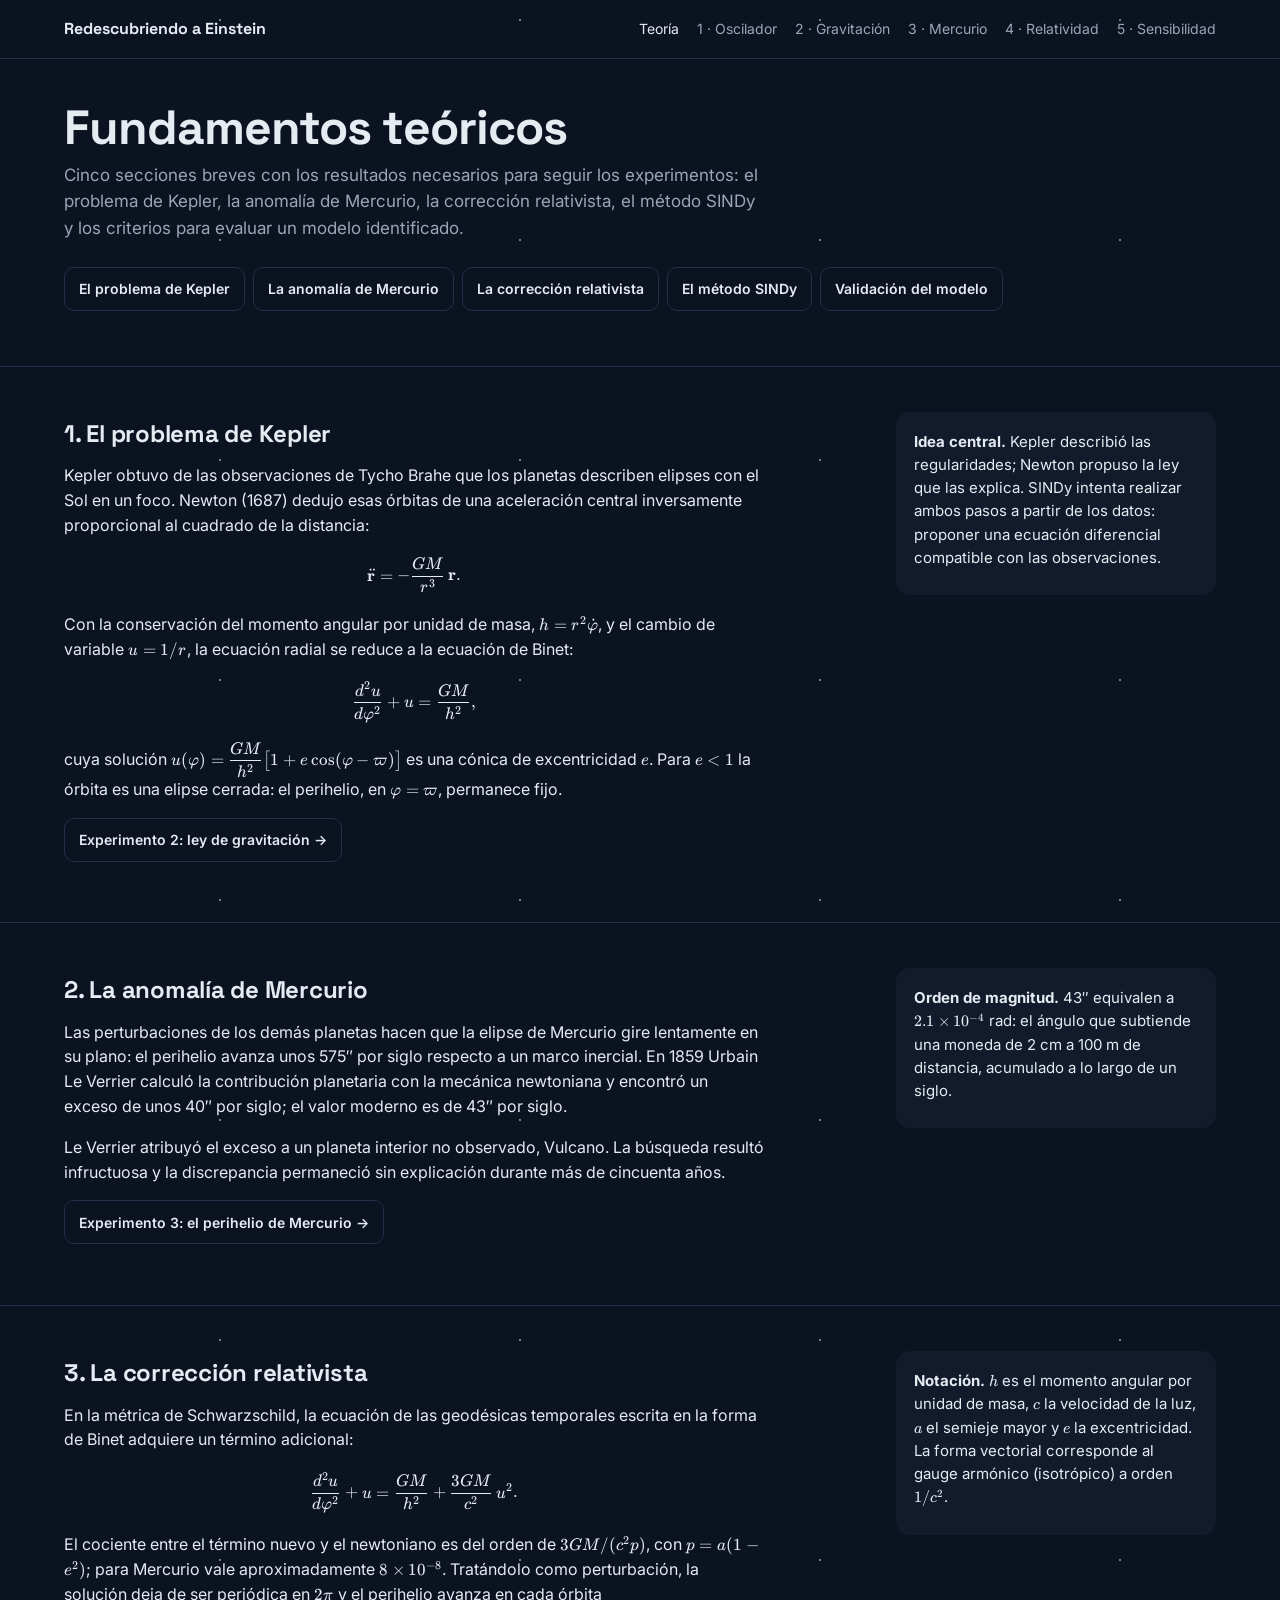
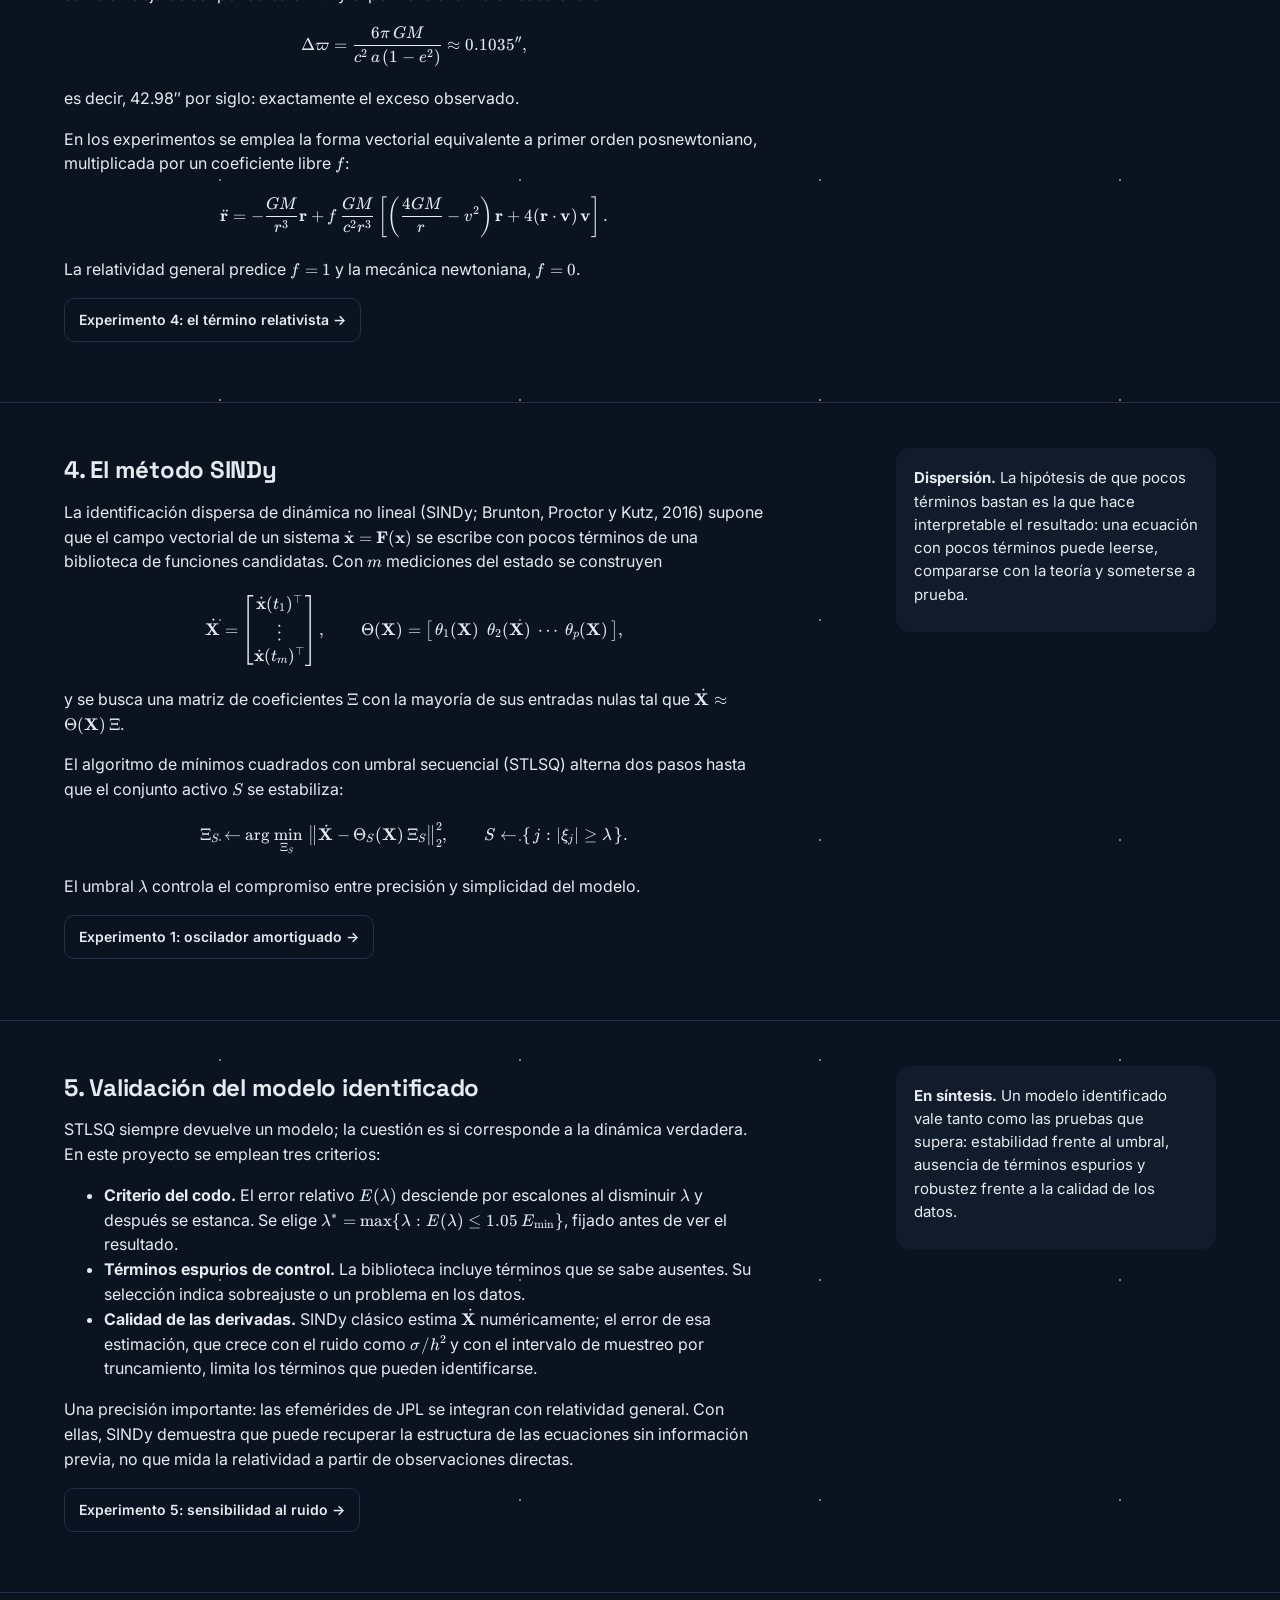
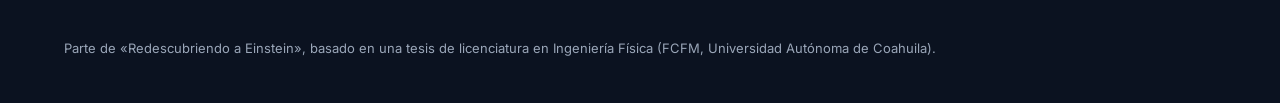
==== docs/teoria.html @ 18e01c16 "Primera versión del sitio y código" ====
<!DOCTYPE html>
<html lang="es">
<head>
<meta charset="utf-8">
<meta name="viewport" content="width=device-width, initial-scale=1">
<title>Fundamentos teóricos</title>
<link rel="preconnect" href="https://fonts.googleapis.com">
<link href="https://fonts.googleapis.com/css2?family=Space+Grotesk:wght@500;700&family=Inter:wght@400;600&display=swap" rel="stylesheet">
<link rel="stylesheet" href="katex/katex.min.css">
<script defer src="katex/katex.min.js"></script>
<script defer src="katex/contrib/auto-render.min.js" onload="renderMathInElement(document.body,{delimiters:[{left:'$$',right:'$$',display:true},{left:'\\(',right:'\\)',display:false}],throwOnError:false})"></script>
<link rel="stylesheet" href="estilo.css">
<style>
.toc{display:flex;flex-wrap:wrap;gap:8px;margin-top:16px}
article{max-width:70ch}
article h2{margin-top:8px}
.formula{font:500 clamp(18px,2.6vw,22px)/1.4 'Space Grotesk',system-ui,sans-serif;background:var(--panel);border-radius:12px;padding:14px 18px;margin:14px 0;overflow-x:auto;white-space:nowrap}
.read{display:grid;grid-template-columns:minmax(0,1fr) minmax(0,320px);gap:32px;align-items:start}
.aside{background:var(--panel);border-radius:14px;padding:18px;font-size:15px}
.aside p{margin:0 0 8px}
section.r{border-top:1px solid var(--line)}
@media(max-width:860px){.read{grid-template-columns:minmax(0,1fr)}}
@media(min-width:900px){.toc{position:sticky;top:0;background:var(--bg);padding:10px 0;z-index:2}}
</style>
</head>
<body>
<nav class="top"><a class="home" href="index.html">Redescubriendo a Einstein</a><a href="teoria.html" aria-current="page">Teoría</a><a href="resorte.html">1 · Oscilador</a><a href="newton.html">2 · Gravitación</a><a href="mercurio.html">3 · Mercurio</a><a href="einstein.html">4 · Relatividad</a><a href="rompe.html">5 · Sensibilidad</a></nav>
<section class="band"><div class="wrap">
<h1>Fundamentos teóricos</h1>
<p class="lead">Cinco secciones breves con los resultados necesarios para seguir los experimentos: el problema de Kepler, la anomalía de Mercurio, la corrección relativista, el método SINDy y los criterios para evaluar un modelo identificado.</p>
<div class="toc"><a class="btn" href="#kepler">El problema de Kepler</a><a class="btn" href="#mercurio">La anomalía de Mercurio</a><a class="btn" href="#einstein">La corrección relativista</a><a class="btn" href="#sindy">El método SINDy</a><a class="btn" href="#confiar">Validación del modelo</a></div>
</div></section>

<section class="band r" id="kepler"><div class="wrap read"><article>
<h2>1. El problema de Kepler</h2>
<p>Kepler obtuvo de las observaciones de Tycho Brahe que los planetas describen elipses con el Sol en un foco. Newton (1687) dedujo esas órbitas de una aceleración central inversamente proporcional al cuadrado de la distancia:</p>
$$\ddot{\mathbf r} = -\frac{G M}{r^{3}}\,\mathbf r .$$
<p>Con la conservación del momento angular por unidad de masa, \(h = r^{2}\dot\varphi\), y el cambio de variable \(u = 1/r\), la ecuación radial se reduce a la ecuación de Binet:</p>
$$\frac{d^{2}u}{d\varphi^{2}} + u = \frac{G M}{h^{2}} ,$$
<p>cuya solución \(u(\varphi) = \dfrac{GM}{h^{2}}\big[1 + e\cos(\varphi - \varpi)\big]\) es una cónica de excentricidad \(e\). Para \(e<1\) la órbita es una elipse cerrada: el perihelio, en \(\varphi = \varpi\), permanece fijo.</p>
<p><a class="btn" href="newton.html">Experimento 2: ley de gravitación →</a></p>
</article><div class="aside"><p><b>Idea central.</b> Kepler describió las regularidades; Newton propuso la ley que las explica. SINDy intenta realizar ambos pasos a partir de los datos: proponer una ecuación diferencial compatible con las observaciones.</p></div></div></section>

<section class="band r" id="mercurio"><div class="wrap read"><article>
<h2>2. La anomalía de Mercurio</h2>
<p>Las perturbaciones de los demás planetas hacen que la elipse de Mercurio gire lentamente en su plano: el perihelio avanza unos 575″ por siglo respecto a un marco inercial. En 1859 Urbain Le Verrier calculó la contribución planetaria con la mecánica newtoniana y encontró un exceso de unos 40″ por siglo; el valor moderno es de 43″ por siglo.</p>
<p>Le Verrier atribuyó el exceso a un planeta interior no observado, Vulcano. La búsqueda resultó infructuosa y la discrepancia permaneció sin explicación durante más de cincuenta años.</p>
<p><a class="btn" href="mercurio.html">Experimento 3: el perihelio de Mercurio →</a></p>
</article><div class="aside"><p><b>Orden de magnitud.</b> 43″ equivalen a \(2.1\times10^{-4}\) rad: el ángulo que subtiende una moneda de 2 cm a 100 m de distancia, acumulado a lo largo de un siglo.</p></div></div></section>

<section class="band r" id="einstein"><div class="wrap read"><article>
<h2>3. La corrección relativista</h2>
<p>En la métrica de Schwarzschild, la ecuación de las geodésicas temporales escrita en la forma de Binet adquiere un término adicional:</p>
$$\frac{d^{2}u}{d\varphi^{2}} + u = \frac{G M}{h^{2}} + \frac{3 G M}{c^{2}}\,u^{2} .$$
<p>El cociente entre el término nuevo y el newtoniano es del orden de \(3GM/(c^{2}p)\), con \(p = a(1-e^{2})\); para Mercurio vale aproximadamente \(8\times10^{-8}\). Tratándolo como perturbación, la solución deja de ser periódica en \(2\pi\) y el perihelio avanza en cada órbita</p>
$$\Delta\varpi = \frac{6\pi\,G M}{c^{2}\,a\,(1-e^{2})} \approx 0.1035'' ,$$
<p>es decir, 42.98″ por siglo: exactamente el exceso observado.</p>
<p>En los experimentos se emplea la forma vectorial equivalente a primer orden posnewtoniano, multiplicada por un coeficiente libre \(f\):</p>
$$\ddot{\mathbf r} = -\frac{GM}{r^{3}}\mathbf r + f\,\frac{GM}{c^{2}r^{3}}\left[\left(\frac{4GM}{r} - v^{2}\right)\mathbf r + 4(\mathbf r\cdot\mathbf v)\,\mathbf v\right].$$
<p>La relatividad general predice \(f = 1\) y la mecánica newtoniana, \(f = 0\).</p>
<p><a class="btn" href="einstein.html">Experimento 4: el término relativista →</a></p>
</article><div class="aside"><p><b>Notación.</b> \(h\) es el momento angular por unidad de masa, \(c\) la velocidad de la luz, \(a\) el semieje mayor y \(e\) la excentricidad. La forma vectorial corresponde al gauge armónico (isotrópico) a orden \(1/c^{2}\).</p></div></div></section>

<section class="band r" id="sindy"><div class="wrap read"><article>
<h2>4. El método SINDy</h2>
<p>La identificación dispersa de dinámica no lineal (SINDy; Brunton, Proctor y Kutz, 2016) supone que el campo vectorial de un sistema \(\dot{\mathbf x} = \mathbf F(\mathbf x)\) se escribe con pocos términos de una biblioteca de funciones candidatas. Con \(m\) mediciones del estado se construyen</p>
$$\dot{\mathbf X} = \begin{bmatrix} \dot{\mathbf x}(t_1)^{\top} \\ \vdots \\ \dot{\mathbf x}(t_m)^{\top} \end{bmatrix},\qquad \Theta(\mathbf X) = \big[\,\theta_1(\mathbf X)\ \ \theta_2(\mathbf X)\ \cdots\ \theta_p(\mathbf X)\,\big],$$
<p>y se busca una matriz de coeficientes \(\Xi\) con la mayoría de sus entradas nulas tal que \(\dot{\mathbf X} \approx \Theta(\mathbf X)\,\Xi\).</p>
<p>El algoritmo de mínimos cuadrados con umbral secuencial (STLSQ) alterna dos pasos hasta que el conjunto activo \(S\) se estabiliza:</p>
$$\Xi_S \leftarrow \arg\min_{\Xi_S}\ \big\lVert \dot{\mathbf X} - \Theta_S(\mathbf X)\,\Xi_S \big\rVert_2^{2},\qquad S \leftarrow \{\, j : |\xi_j| \ge \lambda \,\}.$$
<p>El umbral \(\lambda\) controla el compromiso entre precisión y simplicidad del modelo.</p>
<p><a class="btn" href="resorte.html">Experimento 1: oscilador amortiguado →</a></p>
</article><div class="aside"><p><b>Dispersión.</b> La hipótesis de que pocos términos bastan es la que hace interpretable el resultado: una ecuación con pocos términos puede leerse, compararse con la teoría y someterse a prueba.</p></div></div></section>

<section class="band r" id="confiar"><div class="wrap read"><article>
<h2>5. Validación del modelo identificado</h2>
<p>STLSQ siempre devuelve un modelo; la cuestión es si corresponde a la dinámica verdadera. En este proyecto se emplean tres criterios:</p>
<ul>
<li><b>Criterio del codo.</b> El error relativo \(E(\lambda)\) desciende por escalones al disminuir \(\lambda\) y después se estanca. Se elige \(\lambda^{*} = \max\{\lambda : E(\lambda)\le 1.05\,E_{\min}\}\), fijado antes de ver el resultado.</li>
<li><b>Términos espurios de control.</b> La biblioteca incluye términos que se sabe ausentes. Su selección indica sobreajuste o un problema en los datos.</li>
<li><b>Calidad de las derivadas.</b> SINDy clásico estima \(\dot{\mathbf X}\) numéricamente; el error de esa estimación, que crece con el ruido como \(\sigma/h^{2}\) y con el intervalo de muestreo por truncamiento, limita los términos que pueden identificarse.</li>
</ul>
<p>Una precisión importante: las efemérides de JPL se integran con relatividad general. Con ellas, SINDy demuestra que puede recuperar la estructura de las ecuaciones sin información previa, no que mida la relatividad a partir de observaciones directas.</p>
<p><a class="btn" href="rompe.html">Experimento 5: sensibilidad al ruido →</a></p>
</article><div class="aside"><p><b>En síntesis.</b> Un modelo identificado vale tanto como las pruebas que supera: estabilidad frente al umbral, ausencia de términos espurios y robustez frente a la calidad de los datos.</p></div></div></section>

<footer class="band"><div class="wrap">Parte de «Redescubriendo a Einstein», basado en una tesis de licenciatura en Ingeniería Física (FCFM, Universidad Autónoma de Coahuila).</div></footer>
</body>
</html>
---- docs/estilo.css ----
/* VOICE divulgación técnica en registro formal
   IDEA un banco de laboratorio: cada experimento muestra lo medido junto a lo que deduce SINDy
   PICTURE en cada pantalla, la gráfica viva ocupa el primer plano
   COLOUR cielo nocturno fijo (#0b1220) con estrellas tenues; azul claro = correcto, bermellón = espurio, ámbar = Sol
   TYPE Space Grotesk para títulos y ecuaciones, Inter para el texto
   LAYOUT laptop: figura grande + panel lateral; teléfono: título, figura, resultado, controles */
:root,:root[data-theme=light],:root[data-theme=dark]{color-scheme:dark;--bg:#0b1220;--ink:#e6ebf2;--muted:#9aa6b8;--steel:#7fb0ff;--red:#ff7a59;--sun:#f2b544;--line:#22304a;--panel:#121b2c;--dot:#6b7a90;--accent-ink:#0b1220}
*{box-sizing:border-box;min-width:0}
html,body{margin:0}
body{background-color:var(--bg);background-image:radial-gradient(1.2px 1.2px at 30px 40px,#ffffffaa 50%,transparent 52%),radial-gradient(1px 1px at 140px 110px,#ffffff77 50%,transparent 52%),radial-gradient(1.4px 1.4px at 220px 20px,#ffffff99 50%,transparent 52%),radial-gradient(1px 1px at 90px 190px,#ffffff66 50%,transparent 52%),radial-gradient(1.1px 1.1px at 260px 160px,#ffffff88 50%,transparent 52%);background-size:300px 220px;color:var(--ink);font:16px/1.55 Inter,system-ui,sans-serif;overflow-x:clip}
section.band[style*="panel"]{background:#0e1626d9!important}
.card,.fig{background:color-mix(in srgb,var(--panel) 92%,transparent)}
a{color:var(--steel)}
.band{padding:clamp(20px,3.5vw,48px) max(5vw,16px)}
.wrap{max-width:1240px;margin:0 auto}
nav.top{display:flex;flex-wrap:wrap;align-items:center;gap:6px 18px;padding:12px max(5vw,16px);border-bottom:1px solid var(--line);font-size:14px}
nav.top a{color:var(--muted);text-decoration:none;padding:6px 0}
nav.top a:hover,nav.top a[aria-current]{color:var(--ink)}
nav.top .home{font:700 16px 'Space Grotesk',system-ui,sans-serif;color:var(--ink);margin-right:auto}
h1{font:700 clamp(32px,5vw,48px)/1.05 'Space Grotesk',system-ui,sans-serif;letter-spacing:-.02em;margin:0 0 8px;text-wrap:balance}
h2{font:700 24px/1.15 'Space Grotesk',system-ui,sans-serif;letter-spacing:-.01em;margin:0 0 12px}
h3{font:700 18px/1.2 'Space Grotesk',system-ui,sans-serif;margin:0 0 6px}
.lead{font-size:17px;color:var(--muted);max-width:64ch;margin:0}
.main{display:grid;grid-template-columns:minmax(0,1.6fr) minmax(0,1fr);gap:24px;margin-top:20px;align-items:start}
.fig{position:relative;min-height:380px;background:var(--panel);border-radius:14px}
.fig>svg{position:absolute;inset:0;width:100%;height:100%}
svg text{paint-order:stroke;stroke:var(--panel);stroke-width:4px;font:13px Inter,system-ui,sans-serif;fill:var(--muted)}
.legend{display:flex;flex-wrap:wrap;gap:16px;font-size:14px;color:var(--muted);margin-top:10px}
.legend i{display:inline-block;width:18px;height:3px;border-radius:2px;vertical-align:middle;margin-right:6px}
.side{display:grid;gap:16px}
.card{background:var(--panel);border-radius:14px;padding:18px}
.eqs{display:grid;gap:10px;font:500 20px/1.4 'Space Grotesk',system-ui,sans-serif}
.eq{display:flex;flex-wrap:wrap;align-items:center;gap:6px}
.lhs{width:2.2em}
.chip{display:inline-flex;align-items:baseline;gap:4px;padding:2px 10px;border-radius:999px;border:2px solid var(--steel);color:var(--ink);white-space:nowrap;font:500 16px/1.4 'Space Grotesk',system-ui,sans-serif}
.eqs .chip{font-size:inherit}
.chip.bad{border-color:var(--red);background:color-mix(in srgb,var(--red) 12%,transparent)}
.chip.miss{border-style:dashed;border-color:var(--muted);color:var(--muted);text-decoration:line-through}
.chips{display:flex;flex-wrap:wrap;gap:6px}
.zero{color:var(--muted)}
.status{margin:14px 0 0;font-weight:600}
.status.ok{color:var(--steel)}
.status.bad{color:var(--red)}
.key{font-size:13px;color:var(--muted);margin-top:8px}
.ctl{display:grid;gap:4px;margin-bottom:14px}
.ctl label{display:flex;align-items:baseline;gap:6px;font-weight:600;font-size:15px}
.ctl label output{margin-left:auto;padding-left:12px}
.ctl output{font-variant-numeric:tabular-nums;color:var(--muted);font-weight:400;white-space:nowrap}
.ctl small{color:var(--muted);font-size:13px}
input[type=range]{width:100%;height:44px;accent-color:var(--steel);margin:0}
input[type=range]:focus-visible{outline:2px solid var(--steel);outline-offset:2px;border-radius:6px}
.presets{display:flex;flex-wrap:wrap;gap:8px}
button,.btn{font:600 14px Inter,system-ui,sans-serif;min-height:44px;padding:0 14px;border-radius:10px;border:1.5px solid var(--line);background:var(--bg);color:var(--ink);cursor:pointer;display:inline-flex;align-items:center;text-decoration:none}
button:hover,.btn:hover{border-color:var(--steel)}
button:focus-visible,.btn:focus-visible{outline:2px solid var(--steel);outline-offset:2px}
button[aria-pressed=true]{border-color:var(--steel);background:color-mix(in srgb,var(--steel) 14%,var(--bg))}
.toggles{display:grid;gap:8px}
.toggles button{justify-content:space-between;width:100%}
.steps{display:grid;grid-template-columns:repeat(3,minmax(0,1fr));gap:20px}
.steps p{margin:0;color:var(--muted)}
.steps b{display:block;color:var(--ink);font:700 18px/1.2 'Space Grotesk',system-ui,sans-serif;margin-bottom:6px}
.reto{border-left:4px solid var(--steel);padding:6px 0 6px 16px;margin-top:24px;max-width:70ch}
.lib{font-family:'Space Grotesk',system-ui,sans-serif}
.next{display:flex;justify-content:space-between;flex-wrap:wrap;gap:12px;margin-top:28px}
footer{color:var(--muted);font-size:13px;border-top:1px solid var(--line)}
.num{font:700 clamp(28px,4vw,40px)/1 'Space Grotesk',system-ui,sans-serif;font-variant-numeric:tabular-nums;white-space:nowrap}
.fbig{display:flex;flex-wrap:wrap;align-items:baseline;gap:4px 12px}
.fbig small{color:var(--muted)}
@media(max-width:860px){.main{grid-template-columns:minmax(0,1fr)}.steps{grid-template-columns:minmax(0,1fr)}}
@media(max-width:600px){.fig{min-height:300px}.eqs{font-size:17px}nav.top{flex-wrap:nowrap;overflow-x:auto}nav.top a{white-space:nowrap;flex:none}nav.top .home{margin-right:8px}}
@media(prefers-reduced-motion:reduce){*{animation:none!important;transition:none!important}}

.katex{font-size:1.06em}
.katex-display{overflow-x:auto;overflow-y:hidden;padding:4px 0;margin:12px 0}
.eqbox{background:var(--panel);border-radius:12px;padding:6px 18px;margin:14px 0}
.steps .katex-display{margin:8px 0}
.prose{max-width:72ch}
.prose p{margin:0 0 12px}
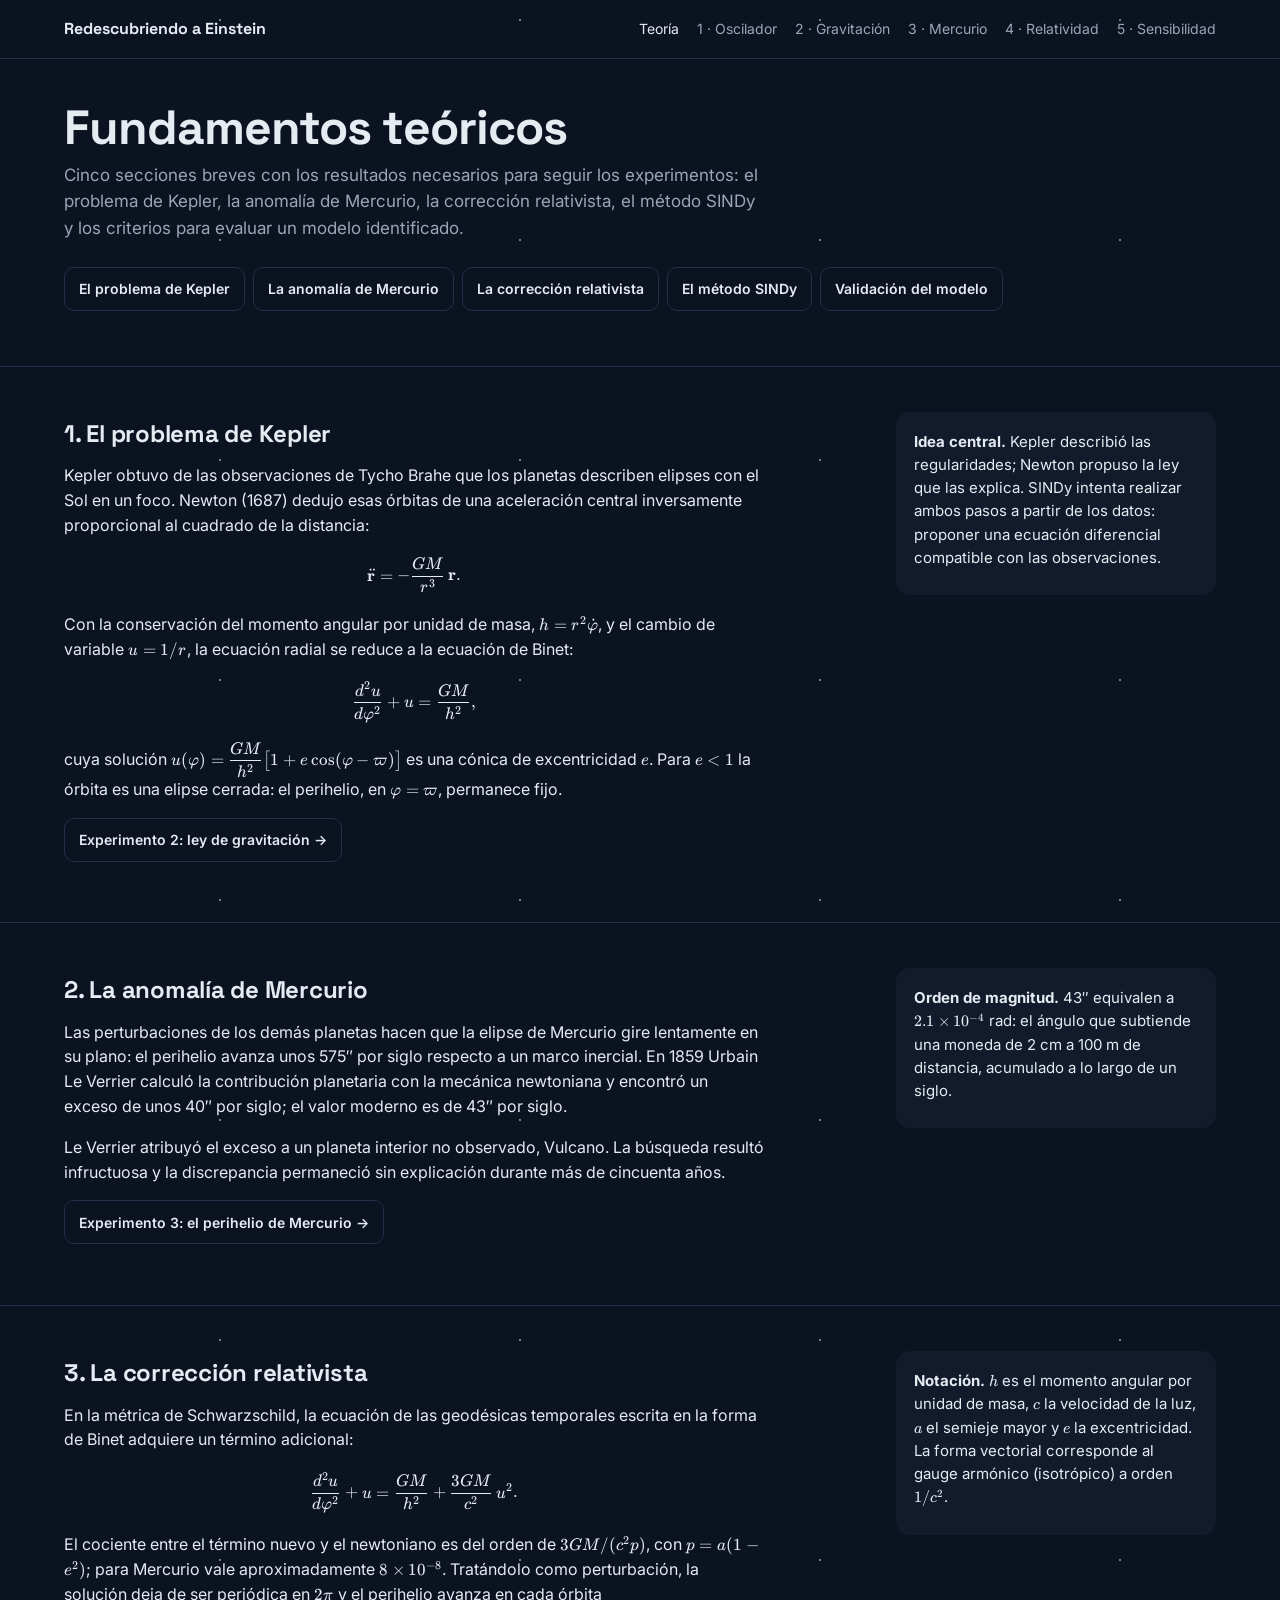
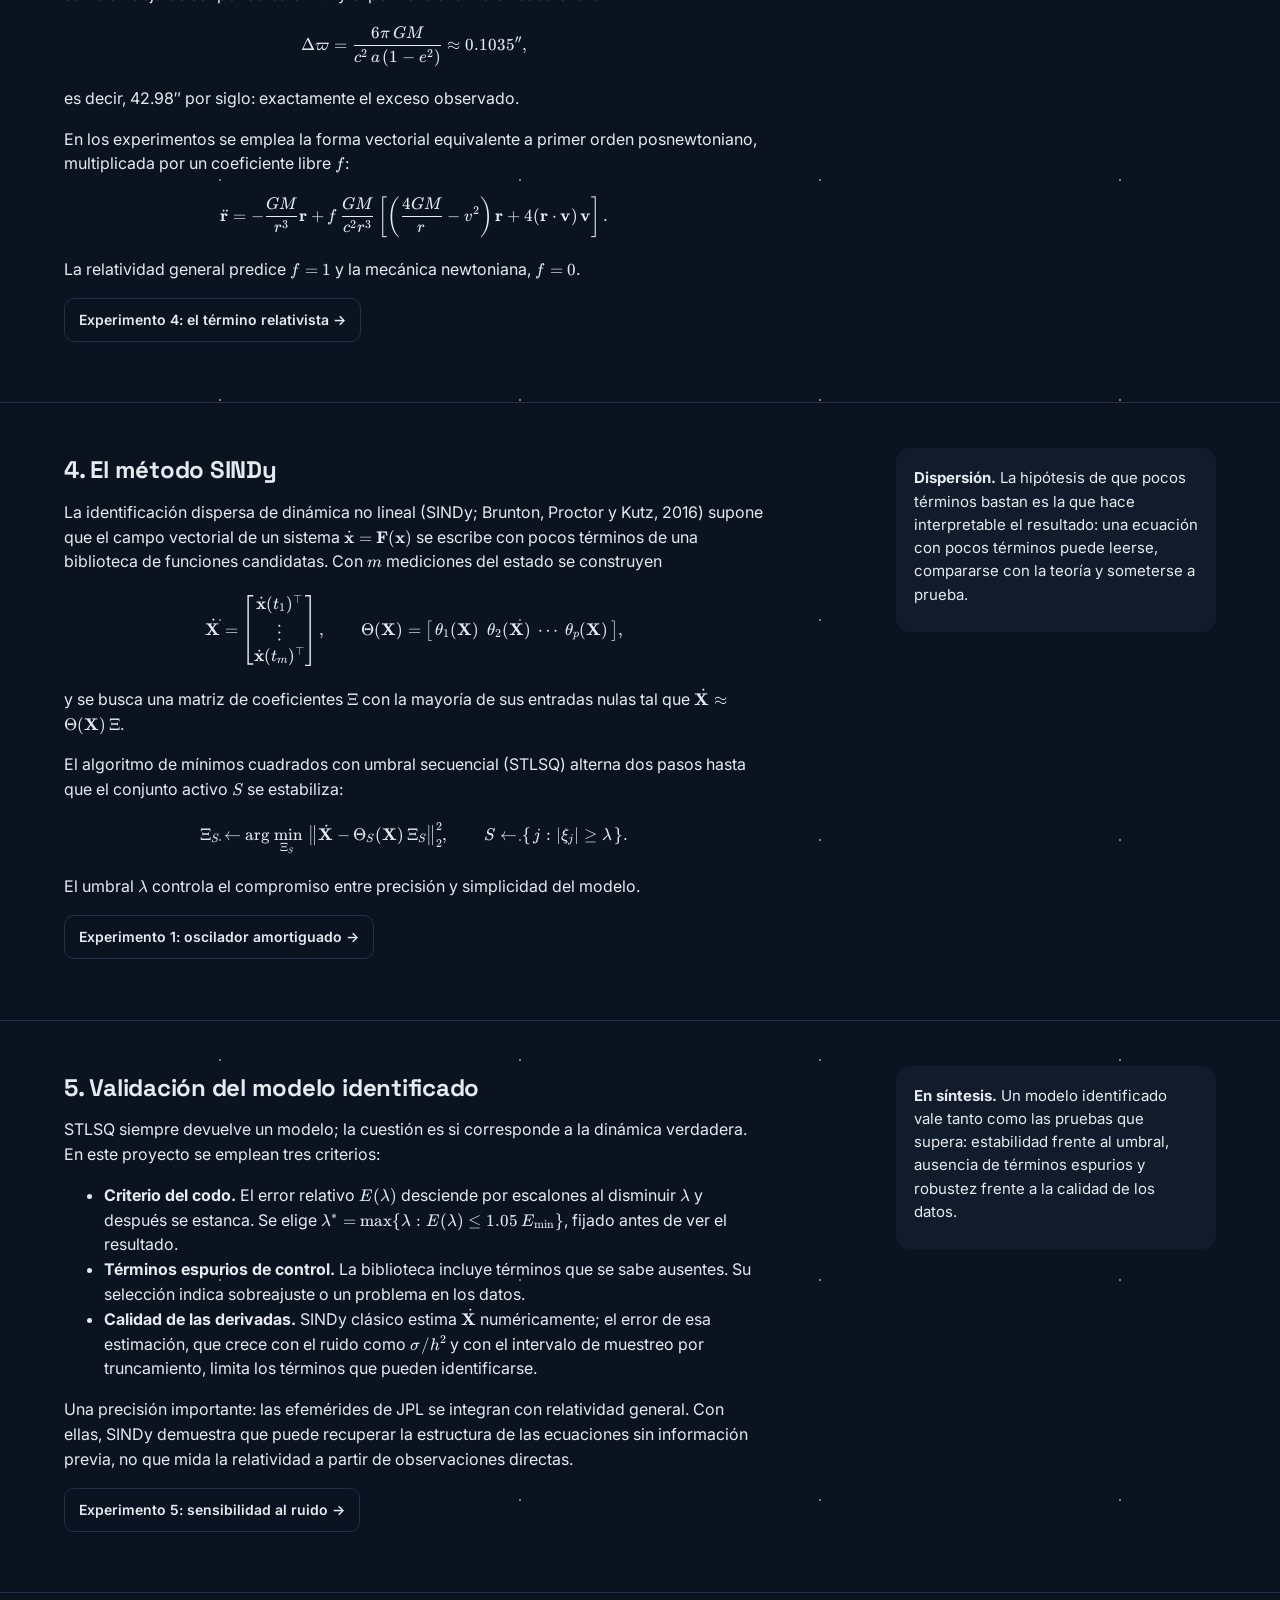
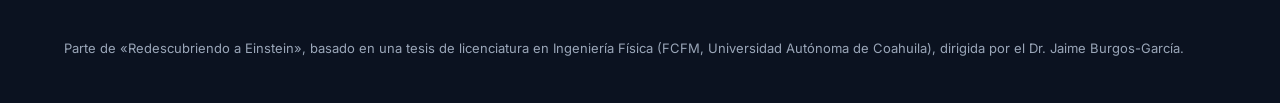
==== commit aef38b7f: "Agrega crédito al director de tesis" ====
--- a/docs/teoria.html
+++ b/docs/teoria.html
@@ -84,6 +84,6 @@
 <p><a class="btn" href="rompe.html">Experimento 5: sensibilidad al ruido →</a></p>
 </article><div class="aside"><p><b>En síntesis.</b> Un modelo identificado vale tanto como las pruebas que supera: estabilidad frente al umbral, ausencia de términos espurios y robustez frente a la calidad de los datos.</p></div></div></section>
 
-<footer class="band"><div class="wrap">Parte de «Redescubriendo a Einstein», basado en una tesis de licenciatura en Ingeniería Física (FCFM, Universidad Autónoma de Coahuila).</div></footer>
+<footer class="band"><div class="wrap">Parte de «Redescubriendo a Einstein», basado en una tesis de licenciatura en Ingeniería Física (FCFM, Universidad Autónoma de Coahuila), dirigida por el Dr. Jaime Burgos-García.</div></footer>
 </body>
 </html>
